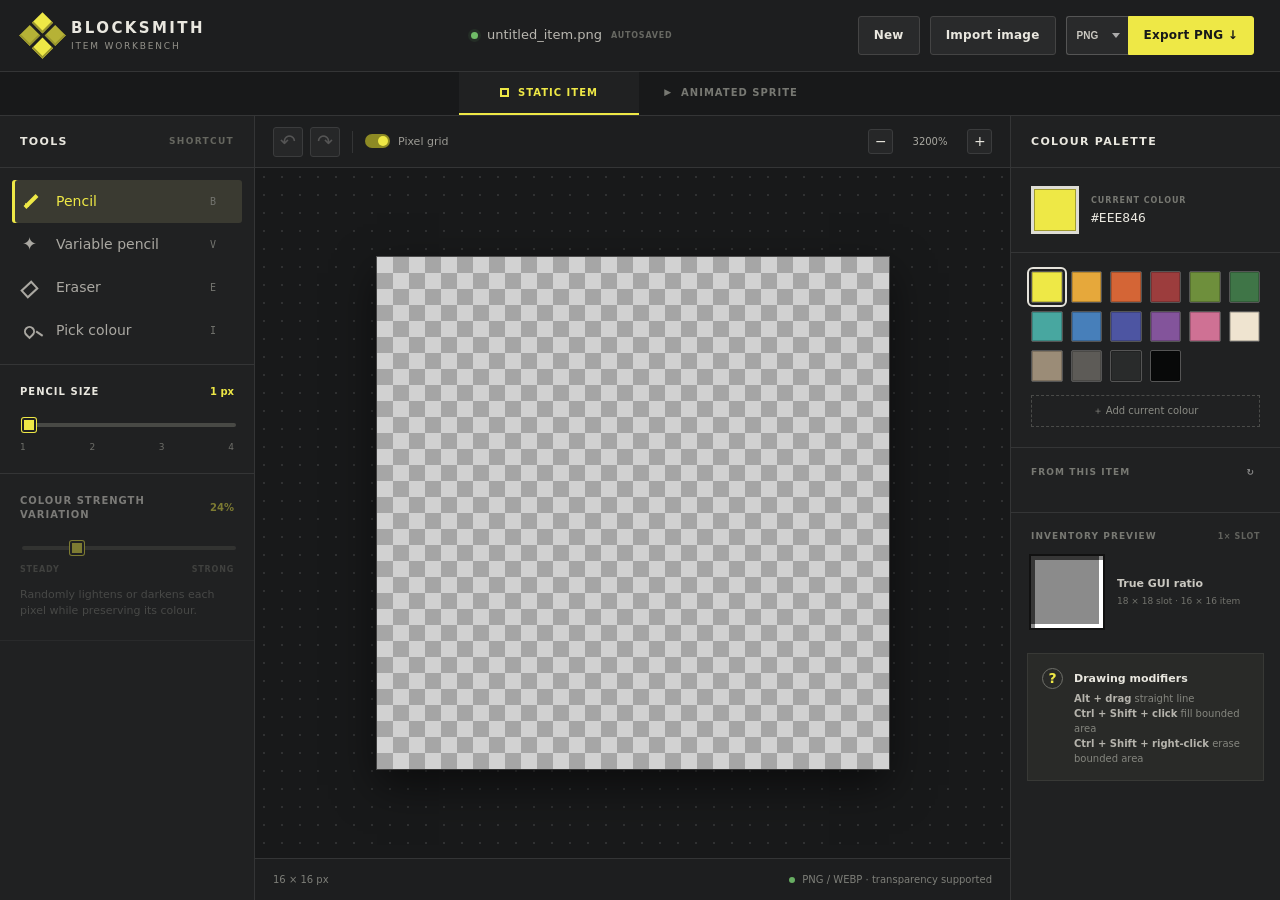
==== item-pixel-editor/index.html @ 15eb38f9 "Initial commit: CC: App companion apps" ====
<!doctype html>
<html lang="en">
<head>
  <meta charset="utf-8">
  <meta name="viewport" content="width=device-width, initial-scale=1">
  <meta name="theme-color" content="#171819">
  <title>Blocksmith — Minecraft Item Editor</title>
  <link rel="stylesheet" href="style.css">
</head>
<body>
  <header class="topbar">
    <a class="brand" href="#" aria-label="Blocksmith home">
      <span class="brand-mark" aria-hidden="true"><i></i><i></i><i></i><i></i></span>
      <span><strong>BLOCKSMITH</strong><small>ITEM WORKBENCH</small></span>
    </a>
    <div class="file-name" title="Automatically saved in this browser"><span class="status-dot"></span><span id="documentName">untitled_item.png</span><small>AUTOSAVED</small></div>
    <div class="top-actions">
      <button class="button button-muted new-button" id="newButton" type="button">New</button>
      <button class="button button-muted" id="importButton" type="button">Import image</button>
      <div class="export-group">
        <label for="exportFormat">Export format</label>
        <select id="exportFormat" aria-label="Export format">
          <option value="png">PNG</option>
          <option value="webp">WEBP</option>
        </select>
        <button class="button button-primary" id="exportButton" type="button">Export PNG <span aria-hidden="true">↓</span></button>
      </div>
    </div>
  </header>

  <nav class="editor-tabs" aria-label="Editor type">
    <a class="active" href="index.html"><span class="tab-dot"></span>Static item</a>
    <a href="animation.html"><span class="tab-play">▶</span>Animated sprite</a>
  </nav>

  <main class="workspace">
    <aside class="panel tools-panel" aria-label="Drawing tools">
      <div class="panel-heading"><span>TOOLS</span><small>SHORTCUT</small></div>
      <div class="tool-list" role="toolbar" aria-label="Pixel tools">
        <button class="tool active" data-tool="pencil" title="Pencil (B)"><span class="tool-icon pencil-icon"></span><span>Pencil</span><kbd>B</kbd></button>
        <button class="tool" data-tool="variable" title="Variable pencil (V)"><span class="tool-icon variable-icon">✦</span><span>Variable pencil</span><kbd>V</kbd></button>
        <button class="tool" data-tool="eraser" title="Eraser (E)"><span class="tool-icon eraser-icon"></span><span>Eraser</span><kbd>E</kbd></button>
        <button class="tool" data-tool="picker" title="Pick colour (I)"><span class="tool-icon picker-icon"></span><span>Pick colour</span><kbd>I</kbd></button>
      </div>

      <div class="control-section">
        <div class="control-label"><label for="sizeRange">PENCIL SIZE</label><output id="sizeOutput">1 px</output></div>
        <input id="sizeRange" type="range" min="1" max="4" value="1">
        <div class="range-ticks"><span>1</span><span>2</span><span>3</span><span>4</span></div>
      </div>

      <div class="control-section variation-control" id="variationControl">
        <div class="control-label"><label for="variationRange">COLOUR STRENGTH VARIATION</label><output id="variationOutput">24%</output></div>
        <input id="variationRange" type="range" min="0" max="100" value="24">
        <div class="variation-scale"><span>STEADY</span><span>STRONG</span></div>
        <p>Randomly lightens or darkens each pixel while preserving its colour.</p>
      </div>
    </aside>

    <section class="canvas-area" id="dropZone">
      <div class="canvas-toolbar">
        <div class="history-actions">
          <button class="icon-button" id="undoButton" type="button" title="Undo (Ctrl+Z)" disabled>↶</button>
          <button class="icon-button" id="redoButton" type="button" title="Redo (Ctrl+Shift+Z)" disabled>↷</button>
          <span class="divider"></span>
          <label class="grid-toggle"><input id="gridToggle" type="checkbox" checked><span></span> Pixel grid</label>
        </div>
        <div class="zoom-control">
          <button class="zoom-button" id="zoomOut" type="button" aria-label="Zoom out">−</button>
          <output id="zoomOutput">2400%</output>
          <button class="zoom-button" id="zoomIn" type="button" aria-label="Zoom in">+</button>
        </div>
      </div>

      <div class="canvas-stage">
        <div class="canvas-wrap" id="canvasWrap">
          <canvas id="editorCanvas" width="16" height="16" aria-label="Editable pixel art canvas"></canvas>
          <canvas id="gridCanvas" width="16" height="16" aria-hidden="true"></canvas>
        </div>
        <div class="drop-message" id="dropMessage"><strong>Drop PNG or WebP to import</strong><span>Your current work will be replaced</span></div>
      </div>

      <footer class="canvas-footer">
        <span id="dimensions">16 × 16 px</span>
        <span class="footer-tip"><i></i> PNG / WEBP · transparency supported</span>
      </footer>
    </section>

    <aside class="panel colour-panel" aria-label="Colour controls">
      <div class="panel-heading"><span>COLOUR PALETTE</span></div>
      <div class="current-colour">
        <button id="colourPreview" type="button" aria-label="Open colour picker"></button>
        <div><small>CURRENT COLOUR</small><strong id="hexValue">#EEE846</strong></div>
        <input id="colourInput" type="color" value="#eee846" aria-label="Choose colour">
      </div>
      <div class="swatches" id="swatches" aria-label="Colour swatches"></div>
      <button class="add-swatch" id="addSwatch" type="button"><span>＋</span> Add current colour</button>

      <div class="recent-section">
        <div class="subheading"><span>FROM THIS ITEM</span><button id="refreshPalette" type="button" title="Refresh colours">↻</button></div>
        <div class="item-swatches" id="itemSwatches"></div>
      </div>

      <div class="inventory-preview-section">
        <div class="subheading"><span>INVENTORY PREVIEW</span><small>1× SLOT</small></div>
        <div class="inventory-preview-row">
          <div class="inventory-slot" aria-label="Minecraft inventory slot preview">
            <canvas id="inventoryPreview" width="18" height="18"></canvas>
          </div>
          <div class="preview-caption"><strong>True GUI ratio</strong><span>18 × 18 slot · 16 × 16 item</span></div>
        </div>
      </div>

      <div class="help-card">
        <span class="help-icon">?</span>
        <div><strong>Drawing modifiers</strong><p><b>Alt + drag</b> straight line<br><b>Ctrl + Shift + click</b> fill bounded area<br><b>Ctrl + Shift + right-click</b> erase bounded area</p></div>
      </div>
    </aside>
  </main>

  <input id="fileInput" type="file" accept="image/png,image/webp,.png,.webp" hidden>
  <script src="app.js"></script>
</body>
</html>
---- item-pixel-editor/style.css ----
:root {
  color-scheme: dark;
  --ink: #e9e7df;
  --muted: #94928a;
  --line: #343536;
  --panel: #202122;
  --panel-raised: #272829;
  --black: #111213;
  --accent: #eee846;
  --accent-dark: #8d8a24;
  --zoom: 24;
}

* { box-sizing: border-box; }

html, body { min-height: 100%; }

body {
  margin: 0;
  background: #171819;
  color: var(--ink);
  font: 14px/1.4 Inter, ui-sans-serif, system-ui, -apple-system, BlinkMacSystemFont, "Segoe UI", sans-serif;
  overflow-x: hidden;
}

button, input { font: inherit; }
button { color: inherit; }

.topbar {
  height: 72px;
  display: grid;
  grid-template-columns: 260px 1fr auto;
  align-items: center;
  gap: 24px;
  padding: 0 26px;
  background: #1d1e1f;
  border-bottom: 1px solid var(--line);
  box-shadow: 0 2px 12px #0005;
}

.editor-tabs { height: 44px; display: flex; align-items: stretch; justify-content: center; gap: 2px; background: #18191a; border-bottom: 1px solid var(--line); }
.editor-tabs a { min-width: 180px; display: flex; align-items: center; justify-content: center; gap: 9px; padding: 0 18px; color: #777872; text-decoration: none; text-transform: uppercase; font-size: 10px; font-weight: 800; letter-spacing: .1em; border-bottom: 2px solid transparent; }
.editor-tabs a:hover { color: #bbb9b2; background: #202122; }
.editor-tabs a.active { color: var(--accent); border-bottom-color: var(--accent); background: #202122; }
.tab-dot { width: 9px; height: 9px; border: 2px solid currentColor; }
.tab-play { font-size: 9px; }

.brand { display: flex; align-items: center; gap: 12px; color: inherit; text-decoration: none; }
.brand strong { display: block; letter-spacing: .16em; font-size: 15px; }
.brand small { display: block; color: var(--muted); letter-spacing: .2em; font-size: 9px; margin-top: 1px; }
.brand-mark { width: 33px; height: 33px; display: grid; grid-template-columns: repeat(2, 1fr); gap: 3px; transform: rotate(45deg); }
.brand-mark i { background: var(--accent); box-shadow: inset -2px -2px #9a962c; }
.brand-mark i:nth-child(2), .brand-mark i:nth-child(3) { background: #b6b236; }

.file-name { justify-self: center; display: flex; align-items: center; gap: 9px; color: #b9b7b0; font-size: 13px; }
.file-name small { color: #676862; font-size: 8px; font-weight: 800; letter-spacing: .1em; }
.status-dot { width: 7px; height: 7px; border-radius: 50%; background: #6fbc67; box-shadow: 0 0 0 3px #6fbc6718; }
.top-actions { display: flex; gap: 10px; }
.export-group { display: flex; position: relative; }
.export-group label { position: absolute; width: 1px; height: 1px; overflow: hidden; clip: rect(0 0 0 0); }
.export-group select { appearance: none; min-width: 62px; padding: 0 20px 0 10px; border: 1px solid #555; border-right: 0; border-radius: 3px 0 0 3px; background: #292a2b url("data:image/svg+xml,%3Csvg xmlns='http://www.w3.org/2000/svg' width='8' height='5'%3E%3Cpath fill='%23aaa' d='m0 0 4 5 4-5z'/%3E%3C/svg%3E") no-repeat right 8px center; color: #cbc9c2; font-size: 10px; font-weight: 800; cursor: pointer; }
.export-group .button-primary { border-radius: 0 3px 3px 0; }
.export-group .button-muted { border-radius: 0 3px 3px 0; }

.button { border: 1px solid #444; padding: 10px 15px; border-radius: 3px; cursor: pointer; font-weight: 700; font-size: 12px; letter-spacing: .02em; }
.button-muted { background: #292a2b; }
.button-muted:hover { background: #343536; }
.button-primary { background: var(--accent); border-color: var(--accent); color: #171819; }
.button-primary:hover { background: #fff95c; }

.workspace { min-height: calc(100vh - 116px); display: grid; grid-template-columns: 255px minmax(420px, 1fr) 270px; }
.panel { background: var(--panel); }
.tools-panel { border-right: 1px solid var(--line); }
.colour-panel { border-left: 1px solid var(--line); }
.panel-heading { height: 52px; display: flex; justify-content: space-between; align-items: center; padding: 0 20px; border-bottom: 1px solid var(--line); font-size: 11px; font-weight: 800; letter-spacing: .12em; }
.panel-heading small { color: #666760; font-size: 9px; }

.tool-list { padding: 12px; border-bottom: 1px solid var(--line); }
.tool { width: 100%; height: 43px; border: 0; background: transparent; display: grid; grid-template-columns: 28px 1fr 22px; align-items: center; gap: 6px; padding: 0 10px; border-radius: 3px; text-align: left; color: #aaa8a2; cursor: pointer; }
.tool:hover { background: #292a2b; color: #fff; }
.tool.active { background: #3a3a31; color: var(--accent); box-shadow: inset 3px 0 var(--accent); }
.tool kbd { border: 0; color: #73746f; font: 10px ui-monospace, monospace; }
.tool-icon { width: 17px; height: 17px; position: relative; display: inline-block; }
.pencil-icon::before { content: ""; position: absolute; width: 4px; height: 17px; left: 7px; background: currentColor; transform: rotate(45deg); }
.pencil-icon::after { content: ""; position: absolute; border: 3px solid transparent; border-top-color: currentColor; transform: rotate(45deg); left: 0; top: 11px; }
.variable-icon { font-size: 18px; line-height: 16px; }
.eraser-icon { width: 15px; height: 11px; border: 2px solid currentColor; transform: rotate(-43deg); top: 2px; }
.picker-icon { border: 2px solid currentColor; border-radius: 50% 50% 50% 0; width: 11px; height: 11px; transform: rotate(-45deg); top: 1px; left: 2px; }
.picker-icon::after { content: ""; position: absolute; width: 2px; height: 8px; background: currentColor; top: 8px; left: 8px; transform: rotate(-10deg); }

.control-section { padding: 20px; border-bottom: 1px solid var(--line); }
.control-label { display: flex; justify-content: space-between; align-items: center; margin-bottom: 14px; font-size: 10px; letter-spacing: .1em; font-weight: 800; }
.control-label output { color: var(--accent); letter-spacing: 0; }
input[type="range"] { width: 100%; height: 4px; appearance: none; background: #484945; border-radius: 2px; accent-color: var(--accent); }
input[type="range"]::-webkit-slider-thumb { appearance: none; width: 14px; height: 14px; border-radius: 2px; background: var(--accent); border: 2px solid #202122; box-shadow: 0 0 0 1px var(--accent); cursor: pointer; }
.range-ticks { display: flex; justify-content: space-between; color: #6d6e69; font-size: 9px; margin-top: 8px; }
.variation-control p { margin: 12px 0 0; color: #777873; font-size: 11px; line-height: 1.5; }
.variation-scale { display: flex; justify-content: space-between; margin-top: 8px; color: #686963; font-size: 8px; font-weight: 800; letter-spacing: .1em; }
.cc-preset-card { margin: 18px 14px; padding: 15px; border: 1px solid #494a3e; background: #292a26; }
.cc-preset-card small { display: block; color: var(--accent); font-size: 8px; font-weight: 800; letter-spacing: .1em; }
.cc-preset-card strong { display: block; margin-top: 6px; font-size: 11px; }
.cc-preset-card p { color: #7d7e77; font-size: 9px; line-height: 1.5; }
.cc-preset-card button { width: 100%; padding: 8px; border: 1px solid #55563d; background: #36372d; color: #d4d04a; font-size: 9px; font-weight: 800; cursor: pointer; }

.canvas-area { min-width: 0; display: grid; grid-template-rows: 52px 1fr 42px; background: #171819; position: relative; }
.canvas-toolbar, .canvas-footer { display: flex; align-items: center; justify-content: space-between; padding: 0 18px; border-bottom: 1px solid var(--line); background: #1d1e1f; }
.history-actions { display: flex; align-items: center; gap: 7px; }
.icon-button, .zoom-button { width: 30px; height: 30px; border: 1px solid #3b3c3d; background: #262728; border-radius: 3px; cursor: pointer; }
.icon-button { font-size: 19px; line-height: 1; }
.icon-button:disabled { color: #555; cursor: default; }
.icon-button:not(:disabled):hover, .zoom-button:hover { border-color: #73746f; }
.divider { height: 22px; width: 1px; background: var(--line); margin: 0 5px; }
.grid-toggle { display: flex; gap: 8px; align-items: center; color: #9b9a94; font-size: 11px; cursor: pointer; }
.grid-toggle input { position: absolute; opacity: 0; }
.grid-toggle span { width: 25px; height: 14px; border-radius: 8px; background: #484946; position: relative; }
.grid-toggle span::after { content: ""; position: absolute; width: 10px; height: 10px; border-radius: 50%; background: #aaa; left: 2px; top: 2px; transition: .15s; }
.grid-toggle input:checked + span { background: var(--accent-dark); }
.grid-toggle input:checked + span::after { left: 13px; background: var(--accent); }
.zoom-control { display: flex; align-items: center; gap: 8px; }
.zoom-control output { min-width: 58px; text-align: center; color: #aaa9a2; font-size: 10px; }
.zoom-button { height: 25px; width: 25px; }

.canvas-stage { overflow: auto; display: grid; place-items: center; position: relative; padding: 38px; background-color: #18191a; background-image: radial-gradient(#303132 1px, transparent 1px); background-size: 18px 18px; }
.canvas-wrap { position: relative; width: calc(var(--canvas-w, 16) * var(--zoom) * 1px); height: calc(var(--canvas-h, 16) * var(--zoom) * 1px); box-shadow: 0 16px 40px #0008, 0 0 0 1px #555; flex: none; }
#editorCanvas, #gridCanvas { position: absolute; inset: 0; width: 100%; height: 100%; image-rendering: pixelated; }
#editorCanvas { cursor: crosshair; background-color: #d7d7d7; background-image: linear-gradient(45deg, #aaa 25%, transparent 25%), linear-gradient(-45deg, #aaa 25%, transparent 25%), linear-gradient(45deg, transparent 75%, #aaa 75%), linear-gradient(-45deg, transparent 75%, #aaa 75%); background-size: calc(var(--zoom) * 1px) calc(var(--zoom) * 1px); background-position: 0 0, 0 calc(var(--zoom) * .5px), calc(var(--zoom) * .5px) calc(var(--zoom) * -.5px), calc(var(--zoom) * -.5px) 0; }
#gridCanvas { pointer-events: none; }
.canvas-wrap.no-grid #gridCanvas { display: none; }
.drop-message { position: absolute; inset: 28px; display: none; place-content: center; text-align: center; border: 2px dashed var(--accent); background: #18191aee; z-index: 4; pointer-events: none; }
.drop-message strong { font-size: 20px; color: var(--accent); }
.drop-message span { color: #94958e; margin-top: 7px; }
.canvas-area.dragging .drop-message { display: grid; }
.canvas-footer { border-top: 1px solid var(--line); border-bottom: 0; color: #7e7f79; font-size: 10px; }
.footer-tip { display: flex; align-items: center; gap: 7px; }
.footer-tip i { width: 6px; height: 6px; border-radius: 50%; background: #68ae63; }

.current-colour { display: grid; grid-template-columns: 48px 1fr; gap: 12px; align-items: center; padding: 18px 20px; border-bottom: 1px solid var(--line); position: relative; }
#colourPreview { width: 48px; height: 48px; border: 3px solid #deddd5; background: var(--accent); box-shadow: inset 0 0 0 1px #0005; cursor: pointer; }
.current-colour small { display: block; color: #777872; font-size: 8px; letter-spacing: .12em; font-weight: 800; }
.current-colour strong { display: block; margin-top: 4px; font: 13px ui-monospace, monospace; }
#colourInput { position: absolute; opacity: 0; pointer-events: none; }
.swatches { display: grid; grid-template-columns: repeat(6, 1fr); gap: 8px; padding: 18px 20px 10px; }
.swatch { aspect-ratio: 1; border: 1px solid #555; background: var(--swatch); cursor: pointer; border-radius: 2px; box-shadow: inset 0 0 0 1px #0003; }
.swatch:hover, .swatch.selected { outline: 2px solid #e4e2da; outline-offset: 2px; }
.add-swatch { margin: 3px 20px 20px; width: calc(100% - 40px); height: 32px; background: transparent; color: #8a8b84; border: 1px dashed #4a4b49; font-size: 10px; cursor: pointer; }
.add-swatch:hover { color: var(--ink); border-color: #777; }
.recent-section { padding: 17px 20px 20px; border-top: 1px solid var(--line); }
.subheading { display: flex; justify-content: space-between; align-items: center; color: #787973; font-size: 9px; font-weight: 800; letter-spacing: .12em; margin-bottom: 13px; }
.subheading button { background: none; border: 0; color: #888; cursor: pointer; }
.item-swatches { display: grid; grid-template-columns: repeat(8, 1fr); gap: 5px; }
.item-swatches .swatch { border-radius: 50%; }
.inventory-preview-section { padding: 17px 20px 19px; border-top: 1px solid var(--line); }
.inventory-preview-section .subheading small { color: #62635e; font-size: 8px; letter-spacing: .08em; }
.inventory-preview-row { display: flex; align-items: center; gap: 14px; }
.inventory-slot {
  width: 72px;
  height: 72px;
  flex: none;
  background: #8b8b8b;
  box-shadow: 0 0 0 2px #111;
}
#inventoryPreview { display: block; width: 72px; height: 72px; image-rendering: pixelated; }
.preview-caption strong { display: block; font-size: 11px; color: #c9c7c0; }
.preview-caption span { display: block; margin-top: 4px; color: #72736d; font-size: 9px; line-height: 1.4; }
.help-card { margin: 6px 16px; padding: 14px; display: flex; gap: 11px; background: #292a28; border: 1px solid #383936; }
.help-icon { display: grid; place-items: center; flex: none; width: 21px; height: 21px; border-radius: 50%; border: 1px solid #6f706a; color: var(--accent); font-weight: 700; }
.help-card strong { font-size: 11px; }
.help-card p { margin: 4px 0 0; color: #85867f; font-size: 10px; line-height: 1.5; }
.help-card p b { color: #b5b3ac; font-weight: 700; }

.animation-canvas-area { grid-template-rows: 52px minmax(300px, 1fr) auto 42px; }
.timeline { padding: 12px 16px 14px; background: #1d1e1f; border-top: 1px solid var(--line); }
.layer-editor-bar { display: flex; align-items: center; gap: 6px; margin: -12px -16px 12px; padding: 9px 16px; border-bottom: 1px solid var(--line); background: #232425; }
.layer-editor-bar > span { margin-right: 5px; color: #6f706a; font-size: 8px; font-weight: 800; letter-spacing: .1em; }
.layer-editor-bar button { height: 29px; padding: 0 9px; border: 1px solid #42433f; border-radius: 2px; background: #292a2b; color: #8e8f88; cursor: pointer; font-size: 9px; }
.layer-editor-bar button:hover { border-color: #696a63; color: #d4d2ca; }
.layer-editor-bar button.active { border-color: var(--accent-dark); background: #3a3a31; color: var(--accent); }
.layer-editor-bar button i { display: inline-block; width: 7px; height: 7px; margin-right: 6px; border: 1px solid currentColor; vertical-align: -1px; }
.layer-editor-bar button small { margin-left: 4px; color: #77786f; font-size: 7px; }
.layer-editor-bar .export-layer-button { margin-left: auto; border-color: #666330; color: var(--accent); }
.timeline-top { display: flex; justify-content: space-between; align-items: center; gap: 15px; margin-bottom: 10px; }
.playback-controls, .frame-actions { display: flex; align-items: center; gap: 7px; }
.playback-controls label { margin-left: 5px; color: #777872; font-size: 8px; font-weight: 800; letter-spacing: .1em; }
.playback-controls input { width: 50px; padding: 5px; color: var(--ink); background: #292a2b; border: 1px solid #484948; border-radius: 2px; }
.playback-controls span, .playback-controls output { color: #70716b; font-size: 9px; }
.playback-controls output { min-width: 45px; padding-left: 5px; border-left: 1px solid #3b3c3c; }
.play-button, .frame-actions button { height: 29px; padding: 0 9px; border: 1px solid #444541; background: #292a2b; color: #aaa9a2; border-radius: 2px; cursor: pointer; font-size: 9px; font-weight: 700; }
.play-button { width: 31px; padding: 0; color: var(--accent); }
.frame-actions button:hover, .play-button:hover { border-color: #77786f; color: #fff; }
.frame-strip { display: flex; gap: 9px; overflow-x: auto; padding: 3px 3px 8px; }
.frame-card { position: relative; flex: none; width: 60px; padding: 5px 5px 4px; border: 1px solid #444; background: #252627; cursor: pointer; color: #85867f; }
.frame-card.active { border-color: var(--accent); box-shadow: 0 0 0 1px var(--accent); color: var(--accent); }
.frame-card.previewing::after { content: ""; position: absolute; left: 5px; right: 5px; bottom: -5px; height: 2px; background: #62b864; }
.frame-card canvas { display: block; width: 48px; height: 48px; image-rendering: pixelated; image-rendering: crisp-edges; background-color: #aaa; background-image: linear-gradient(45deg,#777 25%,transparent 25%),linear-gradient(-45deg,#777 25%,transparent 25%),linear-gradient(45deg,transparent 75%,#777 75%),linear-gradient(-45deg,transparent 75%,#777 75%); background-size: 8px 8px; background-position: 0 0,0 4px,4px -4px,-4px 0; }
.frame-card span { display: block; padding-top: 3px; text-align: center; font: 8px ui-monospace, monospace; }
.layer-toggle { display: flex; align-items: center; gap: 8px; margin-top: 15px; color: #85867f; font-size: 9px; cursor: pointer; }
.layer-toggle input { position: absolute; opacity: 0; }
.layer-toggle span { width: 25px; height: 14px; border-radius: 8px; background: #484946; position: relative; }
.layer-toggle span::after { content: ""; position: absolute; width: 10px; height: 10px; left: 2px; top: 2px; border-radius: 50%; background: #aaa; transition: .15s; }
.layer-toggle input:checked + span { background: var(--accent-dark); }
.layer-toggle input:checked + span::after { left: 13px; background: var(--accent); }

@media (max-width: 900px) {
  .workspace { grid-template-columns: 190px minmax(360px, 1fr); }
  .colour-panel { grid-column: 1 / -1; border-left: 0; border-top: 1px solid var(--line); display: grid; grid-template-columns: 220px 1fr 200px; }
  .colour-panel .panel-heading { display: none; }
  .current-colour, .recent-section { border: 0; }
  .swatches { grid-template-columns: repeat(6, 30px); }
  .add-swatch, .help-card, .inventory-preview-section { display: none; }
}

@media (max-width: 620px) {
  .topbar { height: auto; min-height: 66px; padding: 12px; grid-template-columns: 1fr auto; }
  .editor-tabs a { min-width: 0; flex: 1; }
  .file-name { display: none; }
  .brand small { display: none; }
  .button { padding: 9px 10px; }
  .button-muted { font-size: 0; }
  .button-muted::after { content: "Import"; font-size: 11px; }
  .new-button { display: none; }
  .export-group select { min-width: 54px; padding-left: 7px; }
  .export-group .button-primary { font-size: 0; }
  .export-group .button-primary::after { content: "↓"; font-size: 13px; }
  .workspace { display: flex; flex-direction: column; }
  .tools-panel { border: 0; }
  .tools-panel .panel-heading, .control-section { display: none; }
  .tool-list { display: grid; grid-template-columns: repeat(4, 1fr); padding: 7px; }
  .tool { height: 48px; display: flex; justify-content: center; }
  .tool span:nth-child(2), .tool kbd { display: none; }
  .canvas-area { min-height: 570px; order: 2; }
  .colour-panel { order: 1; display: block; }
  .current-colour { float: left; width: 190px; }
  .swatches { min-height: 85px; display: flex; overflow-x: auto; padding-top: 25px; }
  .swatches .swatch { min-width: 30px; height: 30px; }
  .recent-section { display: none; }
  .canvas-stage { padding: 22px; }
  .animated-editor .canvas-area { min-height: 760px; }
  .animated-editor .meta-button { display: none; }
  .animated-editor .sheet-export-group { display: none; }
  .timeline-top { align-items: flex-start; }
  .layer-editor-bar { overflow-x: auto; }
  .layer-editor-bar > span { display: none; }
  .layer-editor-bar button { white-space: nowrap; }
  .frame-actions { flex-wrap: wrap; justify-content: flex-end; }
}
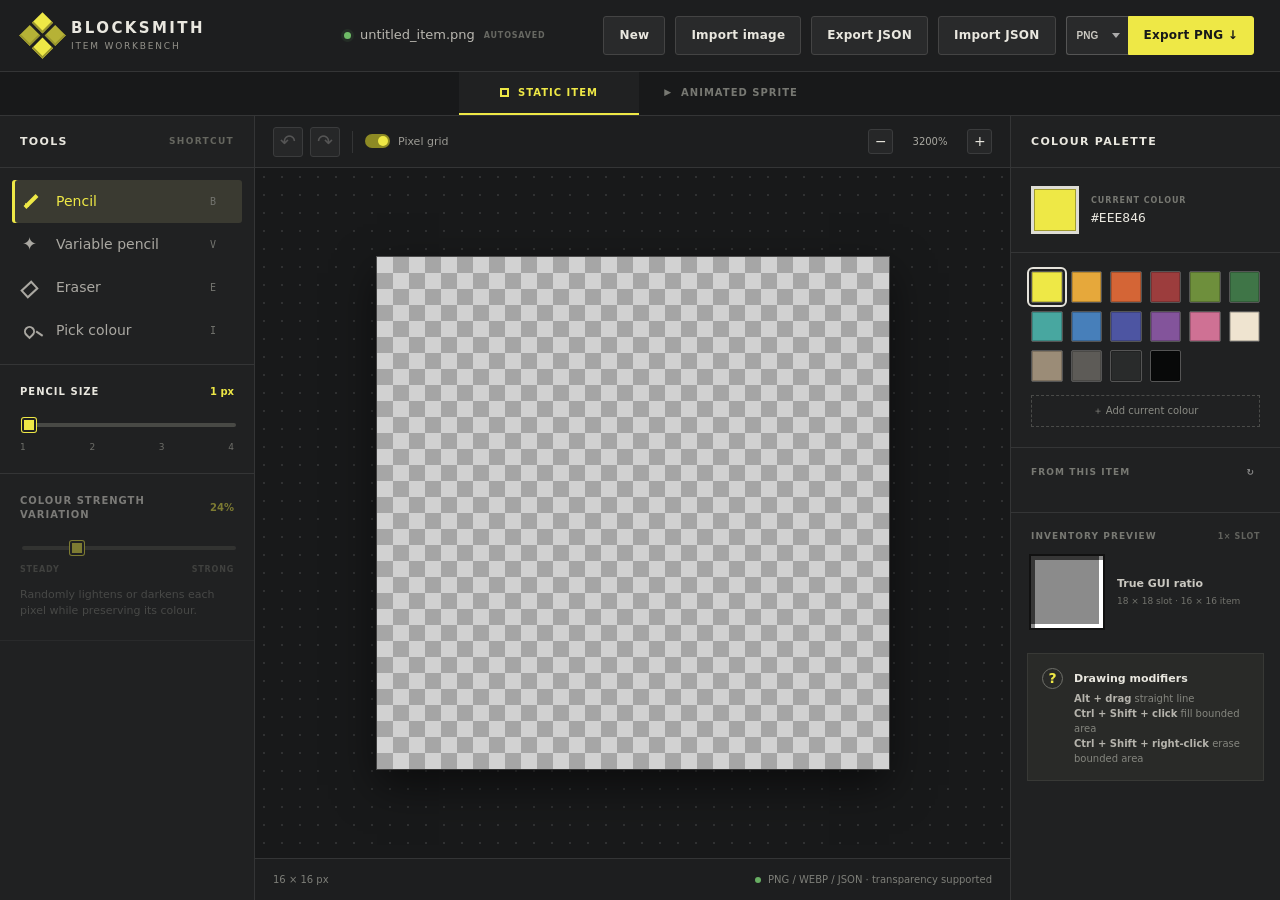
==== commit 069f1baf: "Task 020: add versioned JSON project export/import to both pixel editors The static item editor and " ====
--- a/item-pixel-editor/index.html
+++ b/item-pixel-editor/index.html
@@ -17,6 +17,8 @@
     <div class="top-actions">
       <button class="button button-muted new-button" id="newButton" type="button">New</button>
       <button class="button button-muted" id="importButton" type="button">Import image</button>
+      <button class="button button-muted" id="exportJsonButton" type="button">Export JSON</button>
+      <button class="button button-muted" id="importJsonButton" type="button">Import JSON</button>
       <div class="export-group">
         <label for="exportFormat">Export format</label>
         <select id="exportFormat" aria-label="Export format">
@@ -77,12 +79,12 @@
           <canvas id="editorCanvas" width="16" height="16" aria-label="Editable pixel art canvas"></canvas>
           <canvas id="gridCanvas" width="16" height="16" aria-hidden="true"></canvas>
         </div>
-        <div class="drop-message" id="dropMessage"><strong>Drop PNG or WebP to import</strong><span>Your current work will be replaced</span></div>
+        <div class="drop-message" id="dropMessage"><strong>Drop PNG, WebP, or a JSON project to import</strong><span>Your current work will be replaced</span></div>
       </div>
 
       <footer class="canvas-footer">
         <span id="dimensions">16 × 16 px</span>
-        <span class="footer-tip"><i></i> PNG / WEBP · transparency supported</span>
+        <span class="footer-tip"><i></i> PNG / WEBP / JSON · transparency supported</span>
       </footer>
     </section>
 
@@ -118,7 +120,8 @@
     </aside>
   </main>
 
-  <input id="fileInput" type="file" accept="image/png,image/webp,.png,.webp" hidden>
+  <input id="fileInput" type="file" accept="image/png,image/webp,.png,.webp,.json" hidden>
+  <input id="jsonInput" type="file" accept="application/json,.json" hidden>
   <script src="app.js"></script>
 </body>
 </html>
